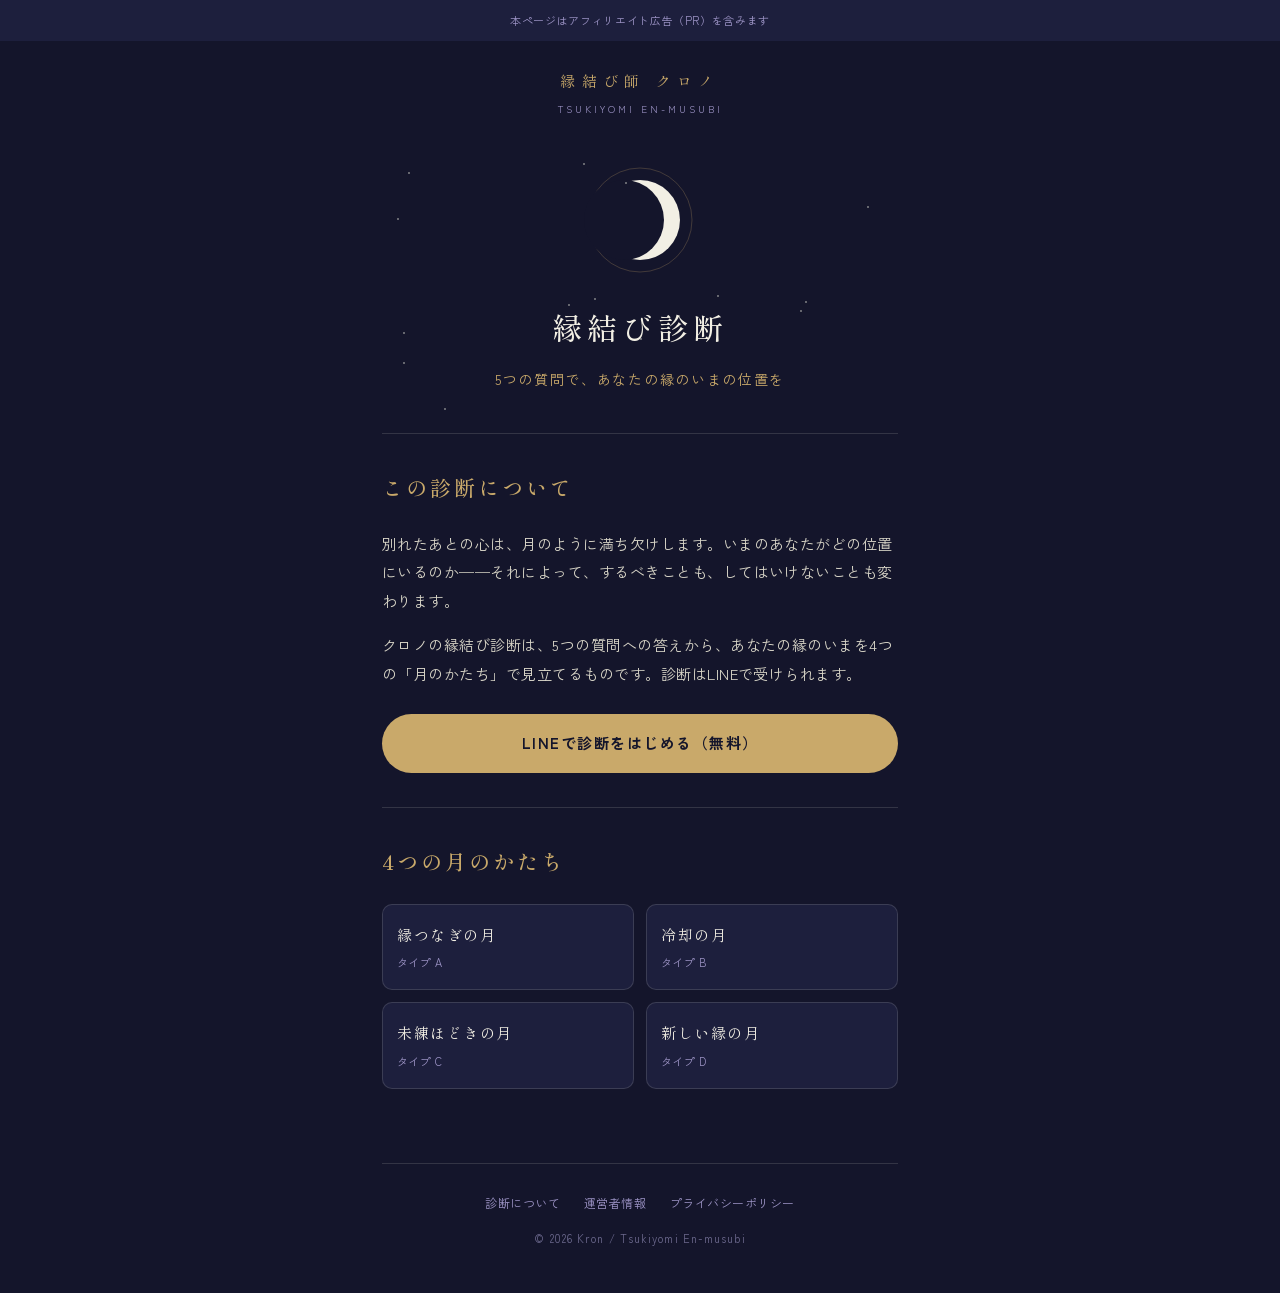
==== index.html @ 0f151ccf "Add files via upload" ====
<!DOCTYPE html>
<html lang="ja">
<head>
<meta charset="utf-8">
<meta name="viewport" content="width=device-width, initial-scale=1">
<meta name="robots" content="noindex">
<title>縁結び診断｜クロノの縁結び診断</title>
<meta name="description" content="5つの質問から、あなたの縁のいまの位置を4つの月のかたちで診断します。">
<link rel="preconnect" href="https://fonts.googleapis.com">
<link href="https://fonts.googleapis.com/css2?family=Shippori+Mincho:wght@500;600&family=Zen+Kaku+Gothic+New:wght@400;700&display=swap" rel="stylesheet">
<link rel="stylesheet" href="css/style.css">
</head>
<body>
<div class="pr-note">本ページはアフィリエイト広告（PR）を含みます</div>
<header class="site">
  <div class="brand">縁結び師 クロノ</div>
  <div class="brand-sub">TSUKIYOMI EN-MUSUBI</div>
</header>
<div class="wrap">

<div class="hero"><div class="stars"><span style="left:39%;top:12%"></span><span style="left:4%;top:77%"></span><span style="left:41%;top:56%"></span><span style="left:50%;top:69%"></span><span style="left:47%;top:18%"></span><span style="left:94%;top:26%"></span><span style="left:36%;top:58%"></span><span style="left:3%;top:30%"></span><span style="left:81%;top:60%"></span><span style="left:5%;top:15%"></span><span style="left:12%;top:92%"></span><span style="left:65%;top:55%"></span><span style="left:4%;top:67%"></span><span style="left:82%;top:57%"></span></div>
  <svg class="moon-svg" width="120" height="120" viewBox="0 0 120 120" role="img" aria-label="月相"><circle cx="60" cy="60" r="52" fill="none" stroke="#c9a96a" stroke-opacity="0.25" stroke-width="1"/><circle cx="60" cy="60" r="40" fill="#f2efe4"/><circle cx="44" cy="60" r="40" fill="#14152b"/></svg>
  <h1 class="type-name" style="font-size:30px">縁結び診断</h1>
  <div class="type-catch">5つの質問で、あなたの縁のいまの位置を</div>
</div>
<section class="reading">
  <h2 class="sec">この診断について</h2>
  <p>別れたあとの心は、月のように満ち欠けします。いまのあなたがどの位置にいるのか──それによって、するべきことも、してはいけないことも変わります。</p>
  <p>クロノの縁結び診断は、5つの質問への答えから、あなたの縁のいまを4つの「月のかたち」で見立てるものです。診断はLINEで受けられます。</p>
  <a class="cta" href="#LINE_URL" style="margin-top:26px">LINEで診断をはじめる（無料）</a>
</section>
<section>
  <h2 class="sec">4つの月のかたち</h2>
  <div class="others"><a href="type-a.html"><div class="o-name">縁つなぎの月</div><div class="o-sub">タイプ A</div></a><a href="type-b.html"><div class="o-name">冷却の月</div><div class="o-sub">タイプ B</div></a><a href="type-c.html"><div class="o-name">未練ほどきの月</div><div class="o-sub">タイプ C</div></a><a href="type-d.html"><div class="o-name">新しい縁の月</div><div class="o-sub">タイプ D</div></a></div>
</section>

<footer class="site">
  <nav>
    <a href="index.html">診断について</a>
    <a href="about.html">運営者情報</a>
    <a href="privacy.html">プライバシーポリシー</a>
  </nav>
  <div class="copy">&copy; 2026 Kron / Tsukiyomi En-musubi</div>
</footer>
</div>
</body>
</html>
---- css/style.css ----
:root {
  --night: #14152b;
  --night-2: #1d1f3d;
  --card: #232650;
  --moon: #f2efe4;
  --gold: #c9a96a;
  --gold-deep: #a9853f;
  --wisteria: #9d94c6;
  --line: rgba(242, 239, 228, 0.14);
  --font-display: "Shippori Mincho", serif;
  --font-body: "Zen Kaku Gothic New", sans-serif;
}
* { margin: 0; padding: 0; box-sizing: border-box; }
html { -webkit-text-size-adjust: 100%; }
body {
  background: var(--night);
  color: var(--moon);
  font-family: var(--font-body);
  font-size: 16px;
  line-height: 1.9;
  letter-spacing: 0.03em;
}
.wrap { max-width: 560px; margin: 0 auto; padding: 0 22px; }

.pr-note {
  font-size: 11px;
  color: var(--wisteria);
  text-align: center;
  padding: 10px 16px;
  background: var(--night-2);
  letter-spacing: 0.06em;
}

header.site {
  text-align: center;
  padding: 26px 0 8px;
}
header.site .brand {
  font-family: var(--font-display);
  font-size: 15px;
  letter-spacing: 0.42em;
  color: var(--gold);
}
header.site .brand-sub {
  font-size: 10px;
  letter-spacing: 0.3em;
  color: var(--wisteria);
  margin-top: 4px;
}

.hero { text-align: center; padding: 34px 0 40px; position: relative; }
.moon-svg { display: block; margin: 0 auto 26px; }
.type-eyebrow {
  font-size: 12px;
  letter-spacing: 0.34em;
  color: var(--wisteria);
  margin-bottom: 14px;
}
h1.type-name {
  font-family: var(--font-display);
  font-weight: 500;
  font-size: 40px;
  letter-spacing: 0.18em;
  line-height: 1.4;
  color: var(--moon);
}
.type-catch {
  margin-top: 18px;
  font-size: 14px;
  color: var(--gold);
  letter-spacing: 0.12em;
}

.stars { position: absolute; inset: 0; pointer-events: none; overflow: hidden; }
.stars span {
  position: absolute; width: 2px; height: 2px; border-radius: 50%;
  background: var(--moon); opacity: 0.5;
}
@media (prefers-reduced-motion: no-preference) {
  .stars span { animation: tw 3.4s ease-in-out infinite; }
  .stars span:nth-child(2n) { animation-delay: 1.1s; }
  .stars span:nth-child(3n) { animation-delay: 2.2s; }
  @keyframes tw { 0%, 100% { opacity: 0.15; } 50% { opacity: 0.7; } }
}

section { padding: 34px 0; border-top: 1px solid var(--line); }
h2.sec {
  font-family: var(--font-display);
  font-weight: 500;
  font-size: 21px;
  letter-spacing: 0.14em;
  color: var(--gold);
  margin-bottom: 22px;
}
p + p { margin-top: 16px; }
.reading p { color: #d9d6c8; font-size: 15px; }

.guide { list-style: none; counter-reset: g; }
.guide li {
  counter-increment: g;
  padding: 18px 0 18px 52px;
  position: relative;
  border-bottom: 1px dashed var(--line);
}
.guide li:last-child { border-bottom: none; }
.guide li::before {
  content: counter(g);
  position: absolute; left: 4px; top: 20px;
  width: 32px; height: 32px; line-height: 32px;
  text-align: center;
  font-family: var(--font-display);
  font-size: 16px;
  color: var(--night);
  background: var(--gold);
  border-radius: 50%;
}
.guide b { display: block; font-size: 15px; color: var(--moon); margin-bottom: 4px; }
.guide span { font-size: 14px; color: #c9c6ba; }

.rec-cards { display: grid; gap: 20px; }
.card {
  background: var(--card);
  border: 1px solid var(--line);
  border-radius: 14px;
  padding: 24px 22px 26px;
  position: relative;
}
.card .pr-badge {
  position: absolute; top: 14px; right: 14px;
  font-size: 10px; letter-spacing: 0.14em;
  color: var(--wisteria);
  border: 1px solid var(--wisteria);
  border-radius: 3px;
  padding: 1px 7px;
}
.card h3 {
  font-family: var(--font-display);
  font-weight: 500;
  font-size: 18px;
  letter-spacing: 0.08em;
  color: var(--moon);
  margin-bottom: 6px;
}
.card .fit {
  font-size: 12px; color: var(--gold);
  letter-spacing: 0.08em; margin-bottom: 12px;
}
.card p { font-size: 14px; color: #c9c6ba; }
.cta {
  display: block;
  margin-top: 20px;
  text-align: center;
  background: var(--gold);
  color: var(--night);
  font-weight: 700;
  font-size: 15px;
  letter-spacing: 0.1em;
  text-decoration: none;
  border-radius: 999px;
  padding: 15px 10px;
  transition: background 0.2s;
}
.cta:hover, .cta:focus-visible { background: var(--gold-deep); }
.cta:focus-visible { outline: 2px solid var(--moon); outline-offset: 3px; }
.card .note { font-size: 11px; color: var(--wisteria); margin-top: 10px; text-align: center; }

.others { display: grid; grid-template-columns: 1fr 1fr; gap: 12px; }
.others a {
  display: block; text-decoration: none;
  background: var(--night-2);
  border: 1px solid var(--line);
  border-radius: 10px;
  padding: 16px 14px;
  color: var(--moon);
  transition: border-color 0.2s;
}
.others a:hover, .others a:focus-visible { border-color: var(--gold); }
.others .o-name { font-family: var(--font-display); font-size: 15px; letter-spacing: 0.1em; }
.others .o-sub { font-size: 11px; color: var(--wisteria); margin-top: 3px; }

.line-back {
  text-align: center; padding: 36px 0 8px;
}
.line-back a {
  color: var(--wisteria); font-size: 13px; letter-spacing: 0.08em;
}

footer.site {
  margin-top: 40px;
  border-top: 1px solid var(--line);
  padding: 28px 0 44px;
  text-align: center;
}
footer.site nav { font-size: 12px; }
footer.site nav a { color: var(--wisteria); text-decoration: none; margin: 0 10px; }
footer.site nav a:hover { color: var(--moon); }
footer.site .copy { font-size: 11px; color: #6d6a8f; margin-top: 14px; letter-spacing: 0.1em; }

.legal h1 { font-family: var(--font-display); font-size: 24px; letter-spacing: 0.14em; padding: 40px 0 10px; color: var(--gold); font-weight: 500; }
.legal h2 { font-size: 16px; margin: 28px 0 8px; color: var(--moon); }
.legal p, .legal li { font-size: 14px; color: #c9c6ba; }
.legal ul { padding-left: 20px; }

.disclaimer { font-size: 11px; color: #6d6a8f; margin-top: 26px; line-height: 1.8; }
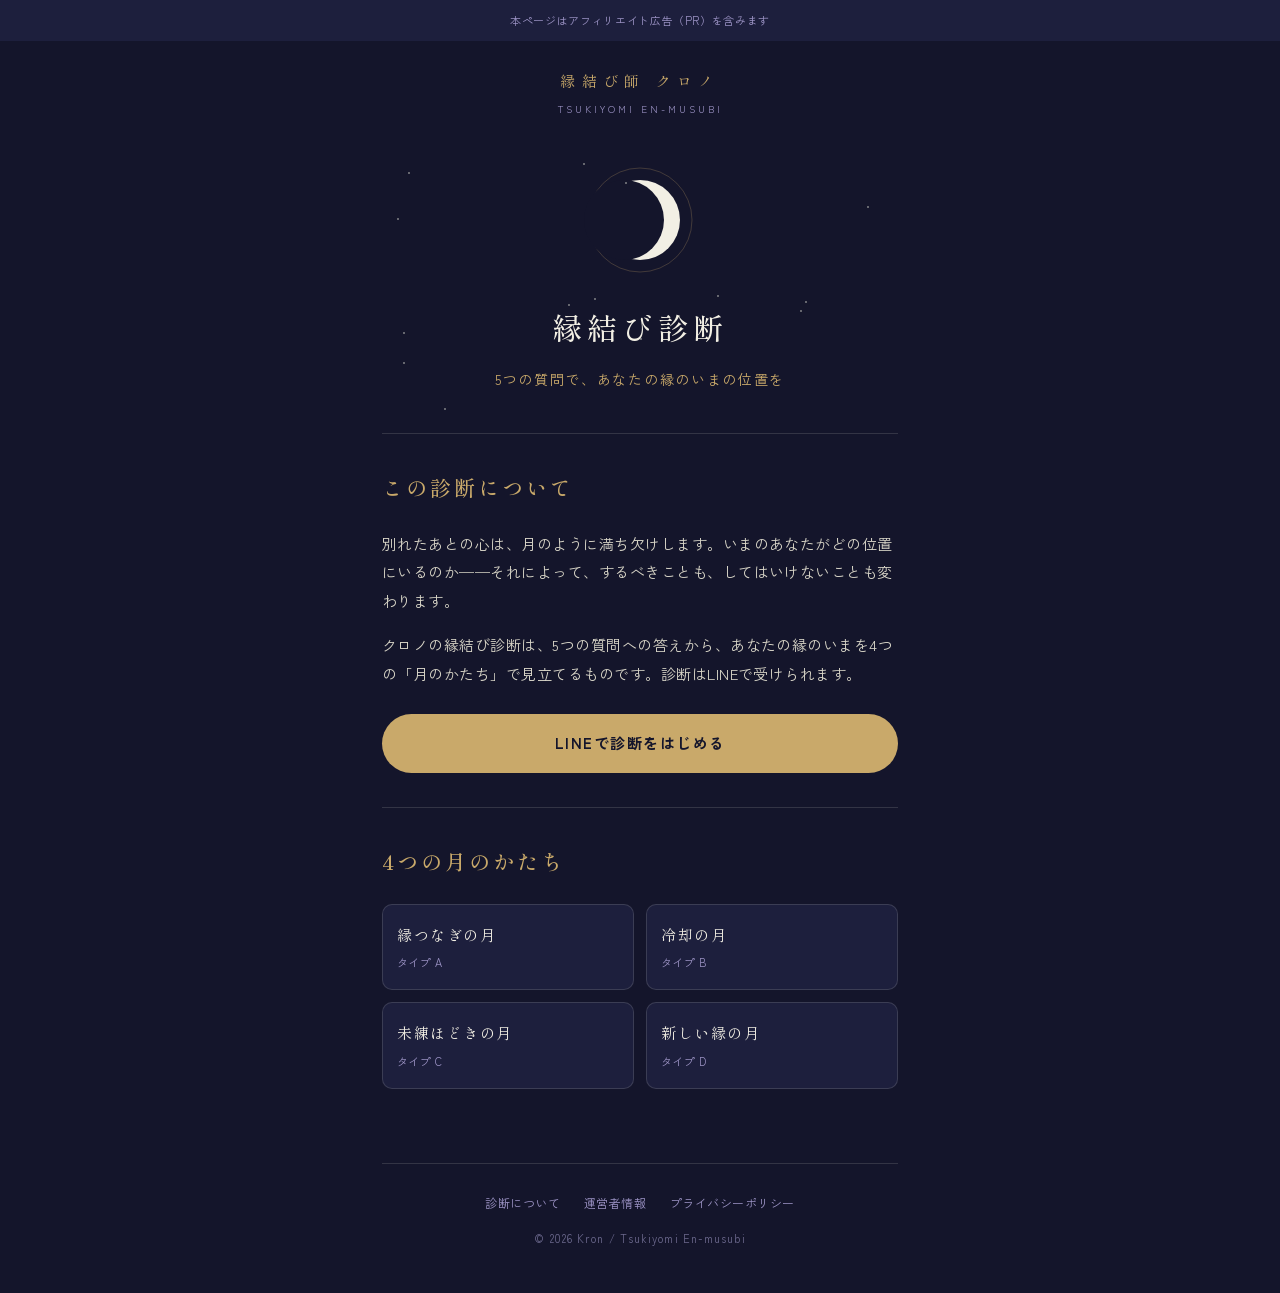
==== commit be393b05: "Update index.html" ====
--- a/index.html
+++ b/index.html
@@ -9,6 +9,16 @@
 <link rel="preconnect" href="https://fonts.googleapis.com">
 <link href="https://fonts.googleapis.com/css2?family=Shippori+Mincho:wght@500;600&family=Zen+Kaku+Gothic+New:wght@400;700&display=swap" rel="stylesheet">
 <link rel="stylesheet" href="css/style.css">
+
+<script async src="https://www.googletagmanager.com/gtag/js?id=G-Y9PXY6FEEC"></script>
+<script>
+  window.dataLayer = window.dataLayer || [];
+  function gtag(){dataLayer.push(arguments);}
+  gtag('js', new Date());
+
+  gtag('config', 'G-Y9PXY6FEEC');
+</script>
+
 </head>
 <body>
 <div class="pr-note">本ページはアフィリエイト広告（PR）を含みます</div>
@@ -27,7 +37,7 @@
   <h2 class="sec">この診断について</h2>
   <p>別れたあとの心は、月のように満ち欠けします。いまのあなたがどの位置にいるのか──それによって、するべきことも、してはいけないことも変わります。</p>
   <p>クロノの縁結び診断は、5つの質問への答えから、あなたの縁のいまを4つの「月のかたち」で見立てるものです。診断はLINEで受けられます。</p>
-  <a class="cta" href="#LINE_URL" style="margin-top:26px">LINEで診断をはじめる（無料）</a>
+  <a class="cta" href="https://line.me/R/ti/p/%40950cnobt" style="margin-top:26px">LINEで診断をはじめる</a>
 </section>
 <section>
   <h2 class="sec">4つの月のかたち</h2>
@@ -43,5 +53,19 @@
   <div class="copy">&copy; 2026 Kron / Tsukiyomi En-musubi</div>
 </footer>
 </div>
+
+<!-- CTAクリック計測用スクリプト -->
+<script>
+document.addEventListener('DOMContentLoaded', function() {
+  document.querySelectorAll('.cta').forEach(function(button) {
+    button.addEventListener('click', function() {
+      gtag('event', 'affiliate_click', {
+        'link_url': this.href,
+        'page_type': document.title
+      });
+    });
+  });
+});
+</script>
 </body>
 </html>
